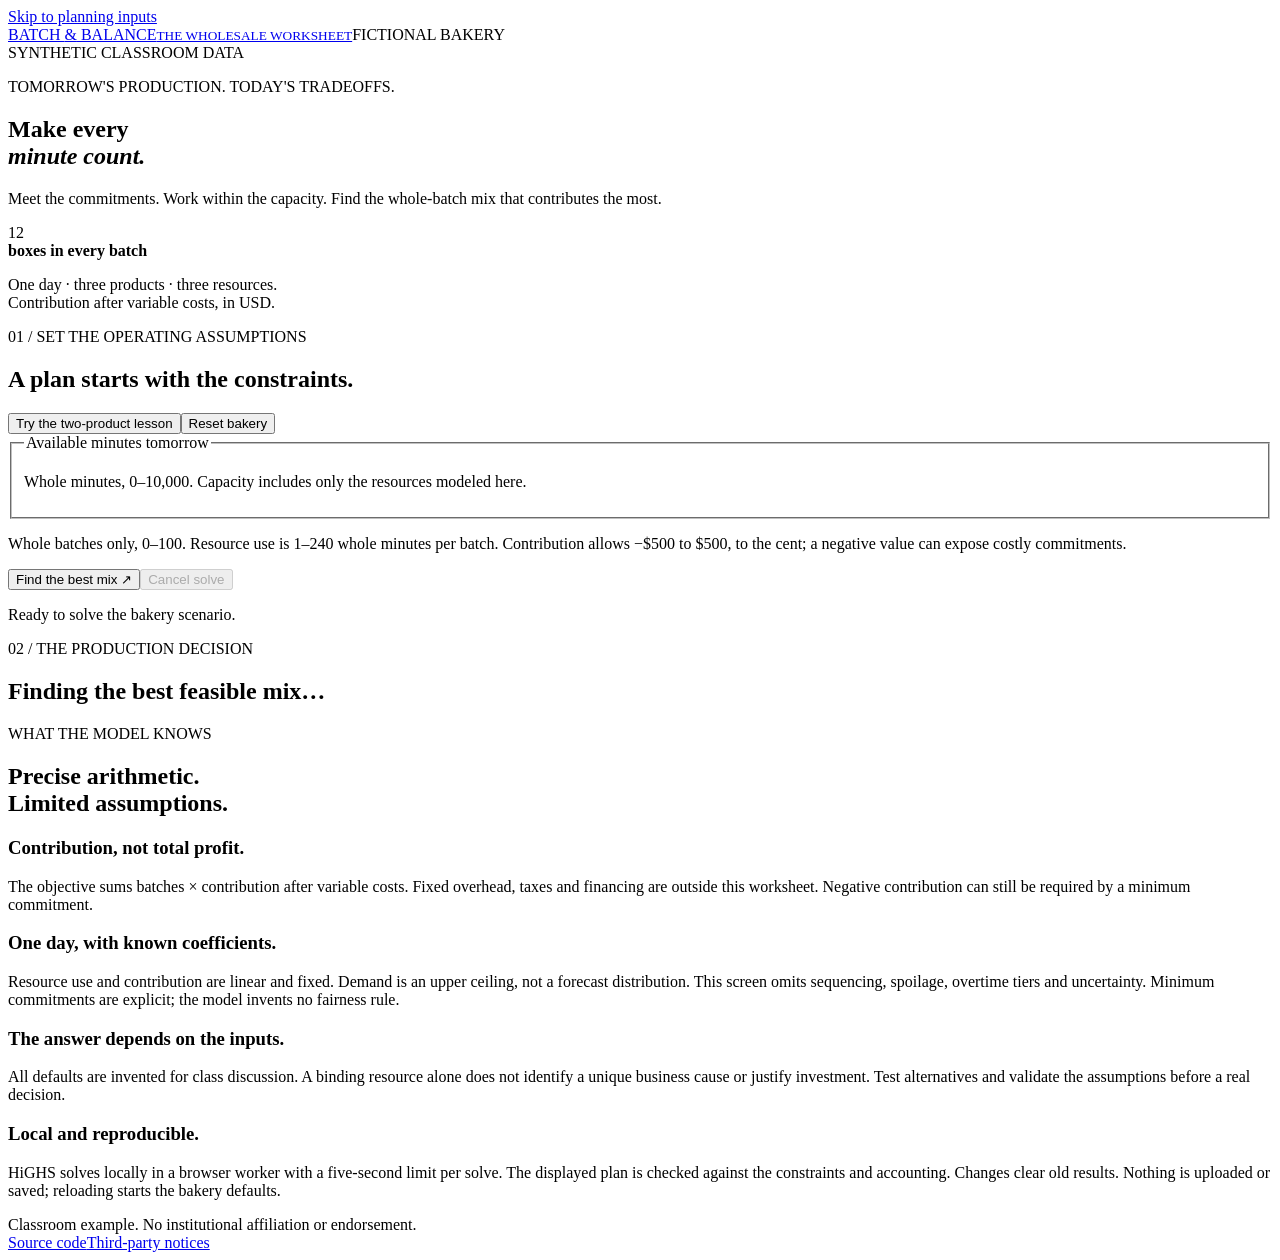
==== app/index.html @ 2e4eef40 "Build bakery allocation worksheet with verified integer and LP models" ====
<!doctype html>
<html lang="en"><head><meta charset="utf-8"><meta name="viewport" content="width=device-width,initial-scale=1"><meta name="theme-color" content="#012169"><title>Batch & Balance · Bakery allocation</title></head>
<body><a class="skip" href="#scenario">Skip to planning inputs</a><header class="masthead"><a href="#top" class="wordmark">BATCH <span>&</span> BALANCE<small>THE WHOLESALE WORKSHEET</small></a><span class="edition">FICTIONAL BAKERY<br>SYNTHETIC CLASSROOM DATA</span></header>
<main id="top"><section class="hero"><div><p class="eyebrow">TOMORROW'S PRODUCTION. TODAY'S TRADEOFFS.</p><h1>Make every<br><em>minute count.</em></h1><p class="lede">Meet the commitments. Work within the capacity. Find the whole-batch mix that contributes the most.</p></div><aside class="hero-note"><span class="large-number">12</span><div><strong>boxes in every batch</strong><p>One day · three products · three resources.<br>Contribution after variable costs, in USD.</p></div></aside></section>
<section class="workspace"><div class="section-heading"><div><p class="eyebrow">01 / SET THE OPERATING ASSUMPTIONS</p><h2>A plan starts with the constraints.</h2></div><div class="button-row"><button type="button" id="tiny" class="secondary">Try the two-product lesson</button><button type="button" id="reset" class="text-button">Reset bakery</button></div></div>
<form id="scenario" autocomplete="off" novalidate><fieldset class="capacity-fieldset"><legend>Available minutes tomorrow</legend><p class="hint">Whole minutes, 0–10,000. Capacity includes only the resources modeled here.</p><div id="capacities" class="capacity-inputs"></div></fieldset><div id="products" class="products"></div><p class="hint">Whole batches only, 0–100. Resource use is 1–240 whole minutes per batch. Contribution allows −$500 to $500, to the cent; a negative value can expose costly commitments.</p><div id="errors" class="error-message" role="alert" hidden></div><div class="solve-bar"><div><button type="submit" id="solve" class="primary">Find the best mix <span aria-hidden="true">↗</span></button><button type="button" id="cancel" class="secondary" disabled>Cancel solve</button></div><p id="status" role="status" aria-live="polite">Ready to solve the bakery scenario.</p></div></form></section>
<section id="outcome" class="outcome" aria-labelledby="outcome-title"><p class="eyebrow">02 / THE PRODUCTION DECISION</p><h2 id="outcome-title">Finding the best feasible mix…</h2><p id="outcome-copy"></p></section>
<div id="evidence" hidden><section class="decision-layout"><div class="panel"><div class="section-heading"><div><p class="eyebrow">WHOLE BATCHES · 12 BOXES EACH</p><h2>Your allocation.</h2></div><span id="solver-label" class="badge"></span></div><div class="table-scroll" tabindex="0"><table><caption>Recommended production under the solved assumptions</caption><thead><tr><th>Product</th><th>Batches</th><th>Boxes</th><th>Contribution</th><th>Bound status</th></tr></thead><tbody id="solution-rows"></tbody></table></div><p class="hint">If multiple mixes tie, the solver may return any optimum. There is no hidden customer priority.</p></div><div class="panel resource-panel"><p class="eyebrow">WHERE THE DAY FILLS UP</p><h2>Capacity, accounted for.</h2><div id="resource-bars" class="resource-bars" aria-hidden="true"></div><div class="table-scroll" tabindex="0"><table><caption>Resource use, in exact whole minutes</caption><thead><tr><th>Resource</th><th>Used</th><th>Available</th><th>Slack</th></tr></thead><tbody id="resource-rows"></tbody></table></div><p class="hint">Zero slack means binding. It does not establish the value of adding capacity; edit an assumption and solve again to test it.</p></div></section>
<section class="compare-layout"><div class="panel manual-panel"><p class="eyebrow">03 / CHALLENGE THE RECOMMENDATION</p><h2>What about your mix?</h2><p>Check a manual allocation against the <strong>solved assumptions</strong>. It never replaces the recommendation.</p><form id="manual" autocomplete="off" novalidate><div id="manual-inputs" class="manual-inputs"></div><button class="secondary" type="submit">Check my mix</button></form><div id="manual-result" class="manual-result" role="status"></div></div><div class="panel relaxation-panel"><p class="eyebrow">THE FRACTIONAL COMPARISON</p><h2>A bound, not a baking plan.</h2><div id="relaxation"></div><details><summary>Why rounding an LP can fail</summary><p>A continuous linear program (LP) allows partial batches. Its optimal contribution is an upper bound on the whole-batch model. Rounding each quantity independently can overspend capacity or miss commitments.</p><p>In the two-product lesson, the LP assigns 8/3 batches to each active product for $24. Rounding to 3 and 3 uses 9 prep and 9 oven minutes against 8 available. The true integer optimum is 3 and 2 batches for $23.</p><p>Each batch still contains 12 boxes. Whole-batch production is a planning policy; a fractional solution is not an instruction to make partial batches.</p></details></div></section>
<section class="copy-panel"><div><p class="eyebrow">BRING THE ASSUMPTIONS WITH YOU</p><h2>Take the rationale to the team.</h2><p>Copy the allocation, resource accounting and all solved coefficients.</p></div><button type="button" id="copy" class="primary">Copy plan rationale</button><p id="copy-status" role="status"></p><label id="copy-fallback-label" hidden>Rationale to select and copy<textarea id="copy-fallback" readonly></textarea></label></section></div>
<section class="method"><div><p class="eyebrow">WHAT THE MODEL KNOWS</p><h2>Precise arithmetic.<br>Limited assumptions.</h2></div><div><h3>Contribution, not total profit.</h3><p>The objective sums batches × contribution after variable costs. Fixed overhead, taxes and financing are outside this worksheet. Negative contribution can still be required by a minimum commitment.</p><h3>One day, with known coefficients.</h3><p>Resource use and contribution are linear and fixed. Demand is an upper ceiling, not a forecast distribution. This screen omits sequencing, spoilage, overtime tiers and uncertainty. Minimum commitments are explicit; the model invents no fairness rule.</p></div><div><h3>The answer depends on the inputs.</h3><p>All defaults are invented for class discussion. A binding resource alone does not identify a unique business cause or justify investment. Test alternatives and validate the assumptions before a real decision.</p><h3>Local and reproducible.</h3><p>HiGHS solves locally in a browser worker with a five-second limit per solve. The displayed plan is checked against the constraints and accounting. Changes clear old results. Nothing is uploaded or saved; reloading starts the bakery defaults.</p></div></section></main>
<footer><span>Classroom example. No institutional affiliation or endorsement.</span><div><a href="https://github.com/jordanmeyer/bab-example-optimizer">Source code</a><a href="./THIRD-PARTY-NOTICES.txt">Third-party notices</a></div></footer><script type="module" src="./app.js"></script></body></html>
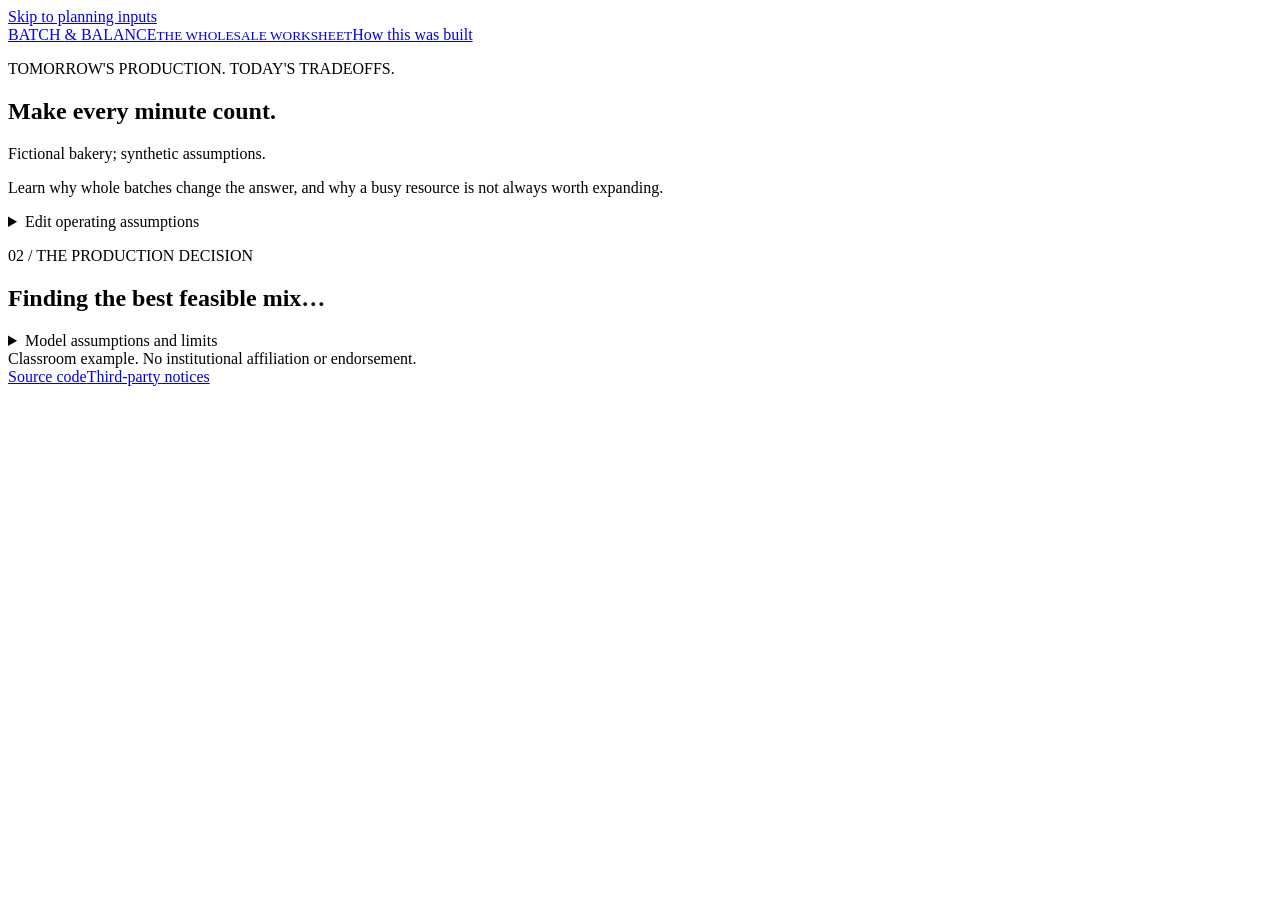
==== commit fb5c8c7d: "Compare capacity value and show the whole-batch feasible region" ====
--- a/app/index.html
+++ b/app/index.html
@@ -1,12 +1,12 @@
 <!doctype html>
 <html lang="en"><head><meta charset="utf-8"><meta name="viewport" content="width=device-width,initial-scale=1"><meta name="theme-color" content="#012169"><title>Batch & Balance · Bakery allocation</title></head>
-<body><a class="skip" href="#scenario">Skip to planning inputs</a><header class="masthead"><a href="#top" class="wordmark">BATCH <span>&</span> BALANCE<small>THE WHOLESALE WORKSHEET</small></a><span class="edition">FICTIONAL BAKERY<br>SYNTHETIC CLASSROOM DATA</span></header>
-<main id="top"><section class="hero"><div><p class="eyebrow">TOMORROW'S PRODUCTION. TODAY'S TRADEOFFS.</p><h1>Make every<br><em>minute count.</em></h1><p class="lede">Meet the commitments. Work within the capacity. Find the whole-batch mix that contributes the most.</p></div><aside class="hero-note"><span class="large-number">12</span><div><strong>boxes in every batch</strong><p>One day · three products · three resources.<br>Contribution after variable costs, in USD.</p></div></aside></section>
-<section class="workspace"><div class="section-heading"><div><p class="eyebrow">01 / SET THE OPERATING ASSUMPTIONS</p><h2>A plan starts with the constraints.</h2></div><div class="button-row"><button type="button" id="tiny" class="secondary">Try the two-product lesson</button><button type="button" id="reset" class="text-button">Reset bakery</button></div></div>
-<form id="scenario" autocomplete="off" novalidate><fieldset class="capacity-fieldset"><legend>Available minutes tomorrow</legend><p class="hint">Whole minutes, 0–10,000. Capacity includes only the resources modeled here.</p><div id="capacities" class="capacity-inputs"></div></fieldset><div id="products" class="products"></div><p class="hint">Whole batches only, 0–100. Resource use is 1–240 whole minutes per batch. Contribution allows −$500 to $500, to the cent; a negative value can expose costly commitments.</p><div id="errors" class="error-message" role="alert" hidden></div><div class="solve-bar"><div><button type="submit" id="solve" class="primary">Find the best mix <span aria-hidden="true">↗</span></button><button type="button" id="cancel" class="secondary" disabled>Cancel solve</button></div><p id="status" role="status" aria-live="polite">Ready to solve the bakery scenario.</p></div></form></section>
+<body><a class="skip" href="#scenario">Skip to planning inputs</a><header class="masthead"><a href="#top" class="wordmark">BATCH <span>&</span> BALANCE<small>THE WHOLESALE WORKSHEET</small></a><a href="https://github.com/jordanmeyer/bab-example-optimizer/blob/main/BUILD-STORY.md">How this was built</a></header>
+<main id="top"><section class="hero"><div><p class="eyebrow">TOMORROW'S PRODUCTION. TODAY'S TRADEOFFS.</p><h1>Make every minute count.</h1><p class="hint">Fictional bakery; synthetic assumptions.</p><p class="lede">Learn why whole batches change the answer, and why a busy resource is not always worth expanding.</p></div></section>
+<details class="workspace"><summary>Edit operating assumptions</summary><p class="hint">Solve applies these assumptions together. Editing clears the old allocation; capacity experiments use separate local solves.</p><div class="section-heading"><div><p class="eyebrow">01 / SET THE OPERATING ASSUMPTIONS</p><h2>A plan starts with the constraints.</h2></div><div class="button-row"><button type="button" id="tiny" class="secondary">Try the two-product lesson</button><button type="button" id="reset" class="text-button">Reset bakery</button></div></div>
+<form id="scenario" autocomplete="off" novalidate><fieldset class="capacity-fieldset"><legend>Available minutes tomorrow</legend><p class="hint">Whole minutes, 0–10,000. Capacity includes only the resources modeled here.</p><div id="capacities" class="capacity-inputs"></div></fieldset><div id="products" class="products"></div><p class="hint">Whole batches only, 0–100. Resource use is 1–240 whole minutes per batch. Contribution allows −$500 to $500, to the cent; a negative value can expose costly commitments.</p><div id="errors" class="error-message" role="alert" hidden></div><div class="solve-bar"><div><button type="submit" id="solve" class="primary">Find the best mix</button><button type="button" id="cancel" class="secondary" disabled>Cancel solve</button></div><p id="status" role="status" aria-live="polite">Ready to solve the bakery scenario.</p></div></form></details>
 <section id="outcome" class="outcome" aria-labelledby="outcome-title"><p class="eyebrow">02 / THE PRODUCTION DECISION</p><h2 id="outcome-title">Finding the best feasible mix…</h2><p id="outcome-copy"></p></section>
-<div id="evidence" hidden><section class="decision-layout"><div class="panel"><div class="section-heading"><div><p class="eyebrow">WHOLE BATCHES · 12 BOXES EACH</p><h2>Your allocation.</h2></div><span id="solver-label" class="badge"></span></div><div class="table-scroll" tabindex="0"><table><caption>Recommended production under the solved assumptions</caption><thead><tr><th>Product</th><th>Batches</th><th>Boxes</th><th>Contribution</th><th>Bound status</th></tr></thead><tbody id="solution-rows"></tbody></table></div><p class="hint">If multiple mixes tie, the solver may return any optimum. There is no hidden customer priority.</p></div><div class="panel resource-panel"><p class="eyebrow">WHERE THE DAY FILLS UP</p><h2>Capacity, accounted for.</h2><div id="resource-bars" class="resource-bars" aria-hidden="true"></div><div class="table-scroll" tabindex="0"><table><caption>Resource use, in exact whole minutes</caption><thead><tr><th>Resource</th><th>Used</th><th>Available</th><th>Slack</th></tr></thead><tbody id="resource-rows"></tbody></table></div><p class="hint">Zero slack means binding. It does not establish the value of adding capacity; edit an assumption and solve again to test it.</p></div></section>
-<section class="compare-layout"><div class="panel manual-panel"><p class="eyebrow">03 / CHALLENGE THE RECOMMENDATION</p><h2>What about your mix?</h2><p>Check a manual allocation against the <strong>solved assumptions</strong>. It never replaces the recommendation.</p><form id="manual" autocomplete="off" novalidate><div id="manual-inputs" class="manual-inputs"></div><button class="secondary" type="submit">Check my mix</button></form><div id="manual-result" class="manual-result" role="status"></div></div><div class="panel relaxation-panel"><p class="eyebrow">THE FRACTIONAL COMPARISON</p><h2>A bound, not a baking plan.</h2><div id="relaxation"></div><details><summary>Why rounding an LP can fail</summary><p>A continuous linear program (LP) allows partial batches. Its optimal contribution is an upper bound on the whole-batch model. Rounding each quantity independently can overspend capacity or miss commitments.</p><p>In the two-product lesson, the LP assigns 8/3 batches to each active product for $24. Rounding to 3 and 3 uses 9 prep and 9 oven minutes against 8 available. The true integer optimum is 3 and 2 batches for $23.</p><p>Each batch still contains 12 boxes. Whole-batch production is a planning policy; a fractional solution is not an instruction to make partial batches.</p></details></div></section>
+<div id="evidence" hidden><section class="decision-layout"><div class="panel"><div class="section-heading"><div><p class="eyebrow">WHOLE BATCHES · 12 BOXES EACH</p><h2>Your allocation.</h2></div><span id="solver-label" class="badge"></span></div><div class="table-scroll" tabindex="0"><table><caption>Recommended production under the solved assumptions</caption><thead><tr><th>Product</th><th>Batches</th><th>Boxes</th><th>Contribution</th><th>Bound status</th></tr></thead><tbody id="solution-rows"></tbody></table></div><p class="hint">If multiple mixes tie, the solver may return any optimum. There is no hidden customer priority.</p></div><div class="panel resource-panel"><p class="eyebrow">WHERE THE DAY FILLS UP</p><h2>Capacity, accounted for.</h2><div id="resource-bars" class="resource-bars" aria-hidden="true"></div><div class="table-scroll" tabindex="0"><table><caption>Resource use, in exact whole minutes</caption><thead><tr><th>Resource</th><th>Used</th><th>Available</th><th>Slack</th></tr></thead><tbody id="resource-rows"></tbody></table></div><p class="hint">Zero slack means the resource is fully used. Compare actual extra-capacity solves below to learn what more minutes would earn.</p></div></section>
+<section class="panel capacity-tests"><p class="eyebrow">THE VALUE OF CAPACITY</p><h2>What would one extra hour earn?</h2><p>Each result re-solves the whole-batch model with only that resource increased. Gross contribution gain excludes the cost of buying capacity; it is a finite experiment, not a price valid for every additional minute.</p><div id="capacity-results"></div><p id="capacity-change" role="status"></p></section><section id="two-product" class="panel" hidden><h2>The two-product feasible region.</h2><div id="region"></div><p id="region-copy"></p></section><details class="panel"><summary>Fractional batches and manual comparison</summary><section class="compare-layout"><div class="panel manual-panel"><p class="eyebrow">03 / CHALLENGE THE RECOMMENDATION</p><h2>What about your mix?</h2><p>Check a manual allocation against the <strong>solved assumptions</strong>. It never replaces the recommendation.</p><form id="manual" autocomplete="off" novalidate><div id="manual-inputs" class="manual-inputs"></div><button class="secondary" type="submit">Check my mix</button></form><div id="manual-result" class="manual-result" role="status"></div></div><div class="panel relaxation-panel"><p class="eyebrow">THE FRACTIONAL COMPARISON</p><h2>A bound, not a baking plan.</h2><div id="relaxation"></div><details><summary>Why rounding an LP can fail</summary><p>A continuous linear program (LP) allows partial batches. Its optimal contribution is an upper bound on the whole-batch model. Rounding each quantity independently can overspend capacity or miss commitments.</p><p>In the two-product lesson, the LP assigns 8/3 batches to each active product for $24. Rounding to 3 and 3 uses 9 prep and 9 oven minutes against 8 available. The true integer optimum is 3 and 2 batches for $23.</p><p>Each batch still contains 12 boxes. Whole-batch production is a planning policy; a fractional solution is not an instruction to make partial batches.</p></details></div></section></details>
 <section class="copy-panel"><div><p class="eyebrow">BRING THE ASSUMPTIONS WITH YOU</p><h2>Take the rationale to the team.</h2><p>Copy the allocation, resource accounting and all solved coefficients.</p></div><button type="button" id="copy" class="primary">Copy plan rationale</button><p id="copy-status" role="status"></p><label id="copy-fallback-label" hidden>Rationale to select and copy<textarea id="copy-fallback" readonly></textarea></label></section></div>
-<section class="method"><div><p class="eyebrow">WHAT THE MODEL KNOWS</p><h2>Precise arithmetic.<br>Limited assumptions.</h2></div><div><h3>Contribution, not total profit.</h3><p>The objective sums batches × contribution after variable costs. Fixed overhead, taxes and financing are outside this worksheet. Negative contribution can still be required by a minimum commitment.</p><h3>One day, with known coefficients.</h3><p>Resource use and contribution are linear and fixed. Demand is an upper ceiling, not a forecast distribution. This screen omits sequencing, spoilage, overtime tiers and uncertainty. Minimum commitments are explicit; the model invents no fairness rule.</p></div><div><h3>The answer depends on the inputs.</h3><p>All defaults are invented for class discussion. A binding resource alone does not identify a unique business cause or justify investment. Test alternatives and validate the assumptions before a real decision.</p><h3>Local and reproducible.</h3><p>HiGHS solves locally in a browser worker with a five-second limit per solve. The displayed plan is checked against the constraints and accounting. Changes clear old results. Nothing is uploaded or saved; reloading starts the bakery defaults.</p></div></section></main>
+<details class="method"><summary>Model assumptions and limits</summary><div><p class="eyebrow">WHAT THE MODEL KNOWS</p><h2>Precise arithmetic. Limited assumptions.</h2></div><div><h3>Contribution, not total profit.</h3><p>The objective sums batches × contribution after variable costs. Fixed overhead, taxes and financing are outside this worksheet. Negative contribution can still be required by a minimum commitment.</p><h3>One day, with known coefficients.</h3><p>Resource use and contribution are linear and fixed. Demand is an upper ceiling, not a forecast distribution. This screen omits sequencing, spoilage, overtime tiers and uncertainty. Minimum commitments are explicit; the model invents no fairness rule.</p></div><div><h3>The answer depends on the inputs.</h3><p>All defaults are invented for class discussion. A binding resource alone does not identify a unique business cause or justify investment. Test alternatives and validate the assumptions before a real decision.</p><h3>Local and reproducible.</h3><p>HiGHS solves locally in a browser worker with a five-second limit per solve. The displayed plan is checked against the constraints and accounting. Changes clear old results. Nothing is uploaded or saved; reloading starts the bakery defaults.</p></div></details></main>
 <footer><span>Classroom example. No institutional affiliation or endorsement.</span><div><a href="https://github.com/jordanmeyer/bab-example-optimizer">Source code</a><a href="./THIRD-PARTY-NOTICES.txt">Third-party notices</a></div></footer><script type="module" src="./app.js"></script></body></html>
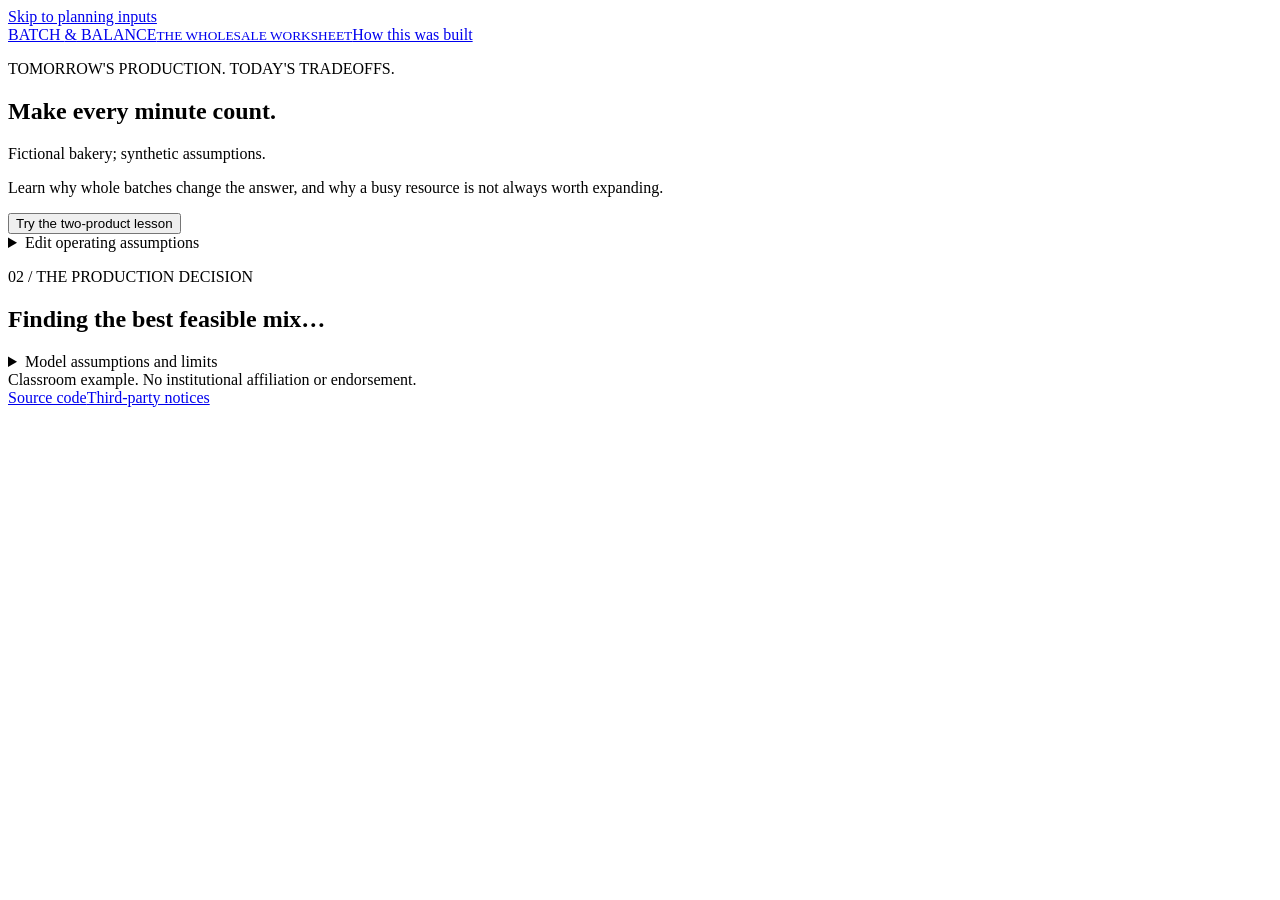
==== commit ac0e01c7: "Make the default whole-batch gap and lesson visible" ====
--- a/app/index.html
+++ b/app/index.html
@@ -1,8 +1,8 @@
 <!doctype html>
 <html lang="en"><head><meta charset="utf-8"><meta name="viewport" content="width=device-width,initial-scale=1"><meta name="theme-color" content="#012169"><title>Batch & Balance · Bakery allocation</title></head>
 <body><a class="skip" href="#scenario">Skip to planning inputs</a><header class="masthead"><a href="#top" class="wordmark">BATCH <span>&</span> BALANCE<small>THE WHOLESALE WORKSHEET</small></a><a href="https://github.com/jordanmeyer/bab-example-optimizer/blob/main/BUILD-STORY.md">How this was built</a></header>
-<main id="top"><section class="hero"><div><p class="eyebrow">TOMORROW'S PRODUCTION. TODAY'S TRADEOFFS.</p><h1>Make every minute count.</h1><p class="hint">Fictional bakery; synthetic assumptions.</p><p class="lede">Learn why whole batches change the answer, and why a busy resource is not always worth expanding.</p></div></section>
-<details class="workspace"><summary>Edit operating assumptions</summary><p class="hint">Solve applies these assumptions together. Editing clears the old allocation; capacity experiments use separate local solves.</p><div class="section-heading"><div><p class="eyebrow">01 / SET THE OPERATING ASSUMPTIONS</p><h2>A plan starts with the constraints.</h2></div><div class="button-row"><button type="button" id="tiny" class="secondary">Try the two-product lesson</button><button type="button" id="reset" class="text-button">Reset bakery</button></div></div>
+<main id="top"><section class="hero"><div><p class="eyebrow">TOMORROW'S PRODUCTION. TODAY'S TRADEOFFS.</p><h1>Make every minute count.</h1><p class="hint">Fictional bakery; synthetic assumptions.</p><p class="lede">Learn why whole batches change the answer, and why a busy resource is not always worth expanding.</p></div><button type="button" id="tiny" class="secondary">Try the two-product lesson</button></section>
+<details class="workspace"><summary>Edit operating assumptions</summary><p class="hint">Solve applies these assumptions together. Editing clears the old allocation; capacity experiments use separate local solves.</p><div class="section-heading"><div><p class="eyebrow">01 / SET THE OPERATING ASSUMPTIONS</p><h2>A plan starts with the constraints.</h2></div><div class="button-row"><button type="button" id="reset" class="text-button">Reset bakery</button></div></div>
 <form id="scenario" autocomplete="off" novalidate><fieldset class="capacity-fieldset"><legend>Available minutes tomorrow</legend><p class="hint">Whole minutes, 0–10,000. Capacity includes only the resources modeled here.</p><div id="capacities" class="capacity-inputs"></div></fieldset><div id="products" class="products"></div><p class="hint">Whole batches only, 0–100. Resource use is 1–240 whole minutes per batch. Contribution allows −$500 to $500, to the cent; a negative value can expose costly commitments.</p><div id="errors" class="error-message" role="alert" hidden></div><div class="solve-bar"><div><button type="submit" id="solve" class="primary">Find the best mix</button><button type="button" id="cancel" class="secondary" disabled>Cancel solve</button></div><p id="status" role="status" aria-live="polite">Ready to solve the bakery scenario.</p></div></form></details>
 <section id="outcome" class="outcome" aria-labelledby="outcome-title"><p class="eyebrow">02 / THE PRODUCTION DECISION</p><h2 id="outcome-title">Finding the best feasible mix…</h2><p id="outcome-copy"></p></section>
 <div id="evidence" hidden><section class="decision-layout"><div class="panel"><div class="section-heading"><div><p class="eyebrow">WHOLE BATCHES · 12 BOXES EACH</p><h2>Your allocation.</h2></div><span id="solver-label" class="badge"></span></div><div class="table-scroll" tabindex="0"><table><caption>Recommended production under the solved assumptions</caption><thead><tr><th>Product</th><th>Batches</th><th>Boxes</th><th>Contribution</th><th>Bound status</th></tr></thead><tbody id="solution-rows"></tbody></table></div><p class="hint">If multiple mixes tie, the solver may return any optimum. There is no hidden customer priority.</p></div><div class="panel resource-panel"><p class="eyebrow">WHERE THE DAY FILLS UP</p><h2>Capacity, accounted for.</h2><div id="resource-bars" class="resource-bars" aria-hidden="true"></div><div class="table-scroll" tabindex="0"><table><caption>Resource use, in exact whole minutes</caption><thead><tr><th>Resource</th><th>Used</th><th>Available</th><th>Slack</th></tr></thead><tbody id="resource-rows"></tbody></table></div><p class="hint">Zero slack means the resource is fully used. Compare actual extra-capacity solves below to learn what more minutes would earn.</p></div></section>
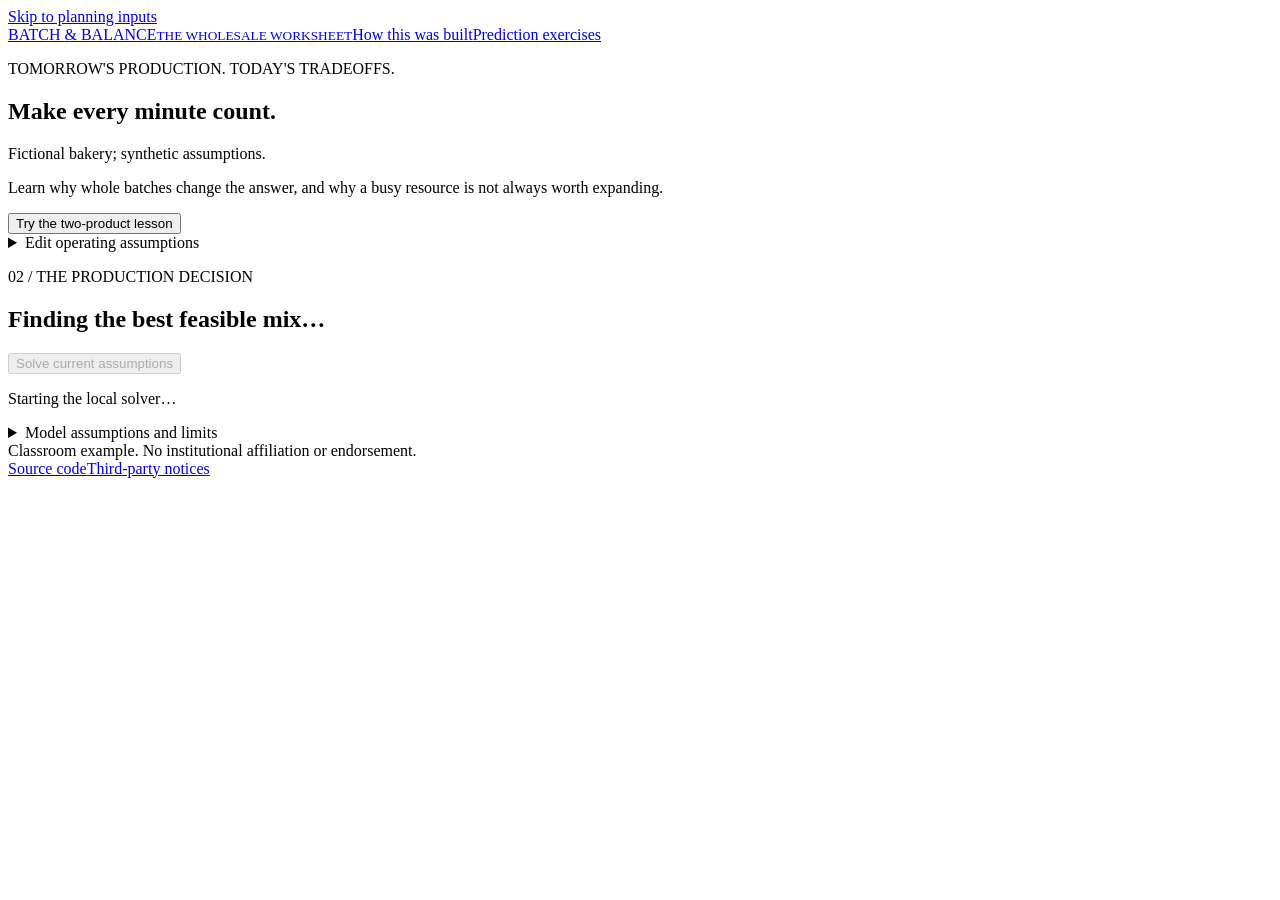
==== commit 9865882d: "Expose solve controls and teach allocation tradeoffs" ====
--- a/app/index.html
+++ b/app/index.html
@@ -1,12 +1,12 @@
 <!doctype html>
 <html lang="en"><head><meta charset="utf-8"><meta name="viewport" content="width=device-width,initial-scale=1"><meta name="theme-color" content="#012169"><title>Batch & Balance · Bakery allocation</title></head>
-<body><a class="skip" href="#scenario">Skip to planning inputs</a><header class="masthead"><a href="#top" class="wordmark">BATCH <span>&</span> BALANCE<small>THE WHOLESALE WORKSHEET</small></a><a href="https://github.com/jordanmeyer/bab-example-optimizer/blob/main/BUILD-STORY.md">How this was built</a></header>
+<body><a class="skip" href="#scenario">Skip to planning inputs</a><header class="masthead"><a href="#top" class="wordmark">BATCH <span>&</span> BALANCE<small>THE WHOLESALE WORKSHEET</small></a><a href="https://github.com/jordanmeyer/bab-example-optimizer/blob/main/BUILD-STORY.md">How this was built</a><a href="https://github.com/jordanmeyer/bab-example-optimizer/blob/main/BUILD-STORY.md#try-the-experiment">Prediction exercises</a></header>
 <main id="top"><section class="hero"><div><p class="eyebrow">TOMORROW'S PRODUCTION. TODAY'S TRADEOFFS.</p><h1>Make every minute count.</h1><p class="hint">Fictional bakery; synthetic assumptions.</p><p class="lede">Learn why whole batches change the answer, and why a busy resource is not always worth expanding.</p></div><button type="button" id="tiny" class="secondary">Try the two-product lesson</button></section>
-<details class="workspace"><summary>Edit operating assumptions</summary><p class="hint">Solve applies these assumptions together. Editing clears the old allocation; capacity experiments use separate local solves.</p><div class="section-heading"><div><p class="eyebrow">01 / SET THE OPERATING ASSUMPTIONS</p><h2>A plan starts with the constraints.</h2></div><div class="button-row"><button type="button" id="reset" class="text-button">Reset bakery</button></div></div>
-<form id="scenario" autocomplete="off" novalidate><fieldset class="capacity-fieldset"><legend>Available minutes tomorrow</legend><p class="hint">Whole minutes, 0–10,000. Capacity includes only the resources modeled here.</p><div id="capacities" class="capacity-inputs"></div></fieldset><div id="products" class="products"></div><p class="hint">Whole batches only, 0–100. Resource use is 1–240 whole minutes per batch. Contribution allows −$500 to $500, to the cent; a negative value can expose costly commitments.</p><div id="errors" class="error-message" role="alert" hidden></div><div class="solve-bar"><div><button type="submit" id="solve" class="primary">Find the best mix</button><button type="button" id="cancel" class="secondary" disabled>Cancel solve</button></div><p id="status" role="status" aria-live="polite">Ready to solve the bakery scenario.</p></div></form></details>
-<section id="outcome" class="outcome" aria-labelledby="outcome-title"><p class="eyebrow">02 / THE PRODUCTION DECISION</p><h2 id="outcome-title">Finding the best feasible mix…</h2><p id="outcome-copy"></p></section>
+<details class="workspace"><summary>Edit operating assumptions</summary><p class="hint">Solve applies these assumptions together. Editing clears the old allocation; capacity experiments use separate local solves. Reload resets the bakery; copy the solved rationale before leaving.</p><div class="section-heading"><div><p class="eyebrow">01 / SET THE OPERATING ASSUMPTIONS</p><h2>A plan starts with the constraints.</h2></div><div class="button-row"><button type="button" id="reset" class="text-button">Reset bakery</button></div></div>
+<form id="scenario" autocomplete="off" novalidate><fieldset class="capacity-fieldset"><legend>Available minutes tomorrow</legend><p class="hint">Whole minutes, 0–10,000. Each capacity is total available productive minutes, not simultaneous trays or a timed machine schedule.</p><div id="capacities" class="capacity-inputs"></div></fieldset><div id="products" class="products"></div><p class="hint">Whole batches only, 0–100. Resource use is 1–240 whole minutes per batch. Contribution allows −$500 to $500, to the cent; a negative value can expose costly commitments.</p><div id="errors" class="error-message" role="alert" hidden></div><p><a href="#solve-controls">Review the pending result and solve these assumptions</a></p></form></details>
+<section id="outcome" class="outcome" aria-labelledby="outcome-title"><p class="eyebrow">02 / THE PRODUCTION DECISION</p><h2 id="outcome-title">Finding the best feasible mix…</h2><p id="outcome-copy"></p><div id="solve-controls" class="solve-bar"><div><button type="submit" form="scenario" id="solve" class="primary" disabled>Solve current assumptions</button><button type="button" id="cancel" class="secondary" hidden>Cancel solve</button></div><p id="status" role="status" aria-live="polite">Starting the local solver…</p></div></section>
 <div id="evidence" hidden><section class="decision-layout"><div class="panel"><div class="section-heading"><div><p class="eyebrow">WHOLE BATCHES · 12 BOXES EACH</p><h2>Your allocation.</h2></div><span id="solver-label" class="badge"></span></div><div class="table-scroll" tabindex="0"><table><caption>Recommended production under the solved assumptions</caption><thead><tr><th>Product</th><th>Batches</th><th>Boxes</th><th>Contribution</th><th>Bound status</th></tr></thead><tbody id="solution-rows"></tbody></table></div><p class="hint">If multiple mixes tie, the solver may return any optimum. There is no hidden customer priority.</p></div><div class="panel resource-panel"><p class="eyebrow">WHERE THE DAY FILLS UP</p><h2>Capacity, accounted for.</h2><div id="resource-bars" class="resource-bars" aria-hidden="true"></div><div class="table-scroll" tabindex="0"><table><caption>Resource use, in exact whole minutes</caption><thead><tr><th>Resource</th><th>Used</th><th>Available</th><th>Slack</th></tr></thead><tbody id="resource-rows"></tbody></table></div><p class="hint">Zero slack means the resource is fully used. Compare actual extra-capacity solves below to learn what more minutes would earn.</p></div></section>
-<section class="panel capacity-tests"><p class="eyebrow">THE VALUE OF CAPACITY</p><h2>What would one extra hour earn?</h2><p>Each result re-solves the whole-batch model with only that resource increased. Gross contribution gain excludes the cost of buying capacity; it is a finite experiment, not a price valid for every additional minute.</p><div id="capacity-results"></div><p id="capacity-change" role="status"></p></section><section id="two-product" class="panel" hidden><h2>The two-product feasible region.</h2><div id="region"></div><p id="region-copy"></p></section><details class="panel"><summary>Fractional batches and manual comparison</summary><section class="compare-layout"><div class="panel manual-panel"><p class="eyebrow">03 / CHALLENGE THE RECOMMENDATION</p><h2>What about your mix?</h2><p>Check a manual allocation against the <strong>solved assumptions</strong>. It never replaces the recommendation.</p><form id="manual" autocomplete="off" novalidate><div id="manual-inputs" class="manual-inputs"></div><button class="secondary" type="submit">Check my mix</button></form><div id="manual-result" class="manual-result" role="status"></div></div><div class="panel relaxation-panel"><p class="eyebrow">THE FRACTIONAL COMPARISON</p><h2>A bound, not a baking plan.</h2><div id="relaxation"></div><details><summary>Why rounding an LP can fail</summary><p>A continuous linear program (LP) allows partial batches. Its optimal contribution is an upper bound on the whole-batch model. Rounding each quantity independently can overspend capacity or miss commitments.</p><p>In the two-product lesson, the LP assigns 8/3 batches to each active product for $24. Rounding to 3 and 3 uses 9 prep and 9 oven minutes against 8 available. The true integer optimum is 3 and 2 batches for $23.</p><p>Each batch still contains 12 boxes. Whole-batch production is a planning policy; a fractional solution is not an instruction to make partial batches.</p></details></div></section></details>
-<section class="copy-panel"><div><p class="eyebrow">BRING THE ASSUMPTIONS WITH YOU</p><h2>Take the rationale to the team.</h2><p>Copy the allocation, resource accounting and all solved coefficients.</p></div><button type="button" id="copy" class="primary">Copy plan rationale</button><p id="copy-status" role="status"></p><label id="copy-fallback-label" hidden>Rationale to select and copy<textarea id="copy-fallback" readonly></textarea></label></section></div>
-<details class="method"><summary>Model assumptions and limits</summary><div><p class="eyebrow">WHAT THE MODEL KNOWS</p><h2>Precise arithmetic. Limited assumptions.</h2></div><div><h3>Contribution, not total profit.</h3><p>The objective sums batches × contribution after variable costs. Fixed overhead, taxes and financing are outside this worksheet. Negative contribution can still be required by a minimum commitment.</p><h3>One day, with known coefficients.</h3><p>Resource use and contribution are linear and fixed. Demand is an upper ceiling, not a forecast distribution. This screen omits sequencing, spoilage, overtime tiers and uncertainty. Minimum commitments are explicit; the model invents no fairness rule.</p></div><div><h3>The answer depends on the inputs.</h3><p>All defaults are invented for class discussion. A binding resource alone does not identify a unique business cause or justify investment. Test alternatives and validate the assumptions before a real decision.</p><h3>Local and reproducible.</h3><p>HiGHS solves locally in a browser worker with a five-second limit per solve. The displayed plan is checked against the constraints and accounting. Changes clear old results. Nothing is uploaded or saved; reloading starts the bakery defaults.</p></div></details></main>
+<section class="panel capacity-tests"><p class="eyebrow">THE VALUE OF CAPACITY</p><h2>What would one extra hour earn?</h2><p>Each result re-solves the whole-batch model with only that resource increased. Gross contribution gain excludes the cost of buying capacity; it is a finite experiment, not a price valid for every additional minute.</p><div id="capacity-results"></div><p id="capacity-change" role="status"></p></section><section id="two-product" class="panel" hidden><h2>The two-product feasible region.</h2><p class="hint">Scroll the diagram horizontally when needed. The exact constraints and coordinates follow it.</p><div id="region" tabindex="0" role="region" aria-label="Scrollable two-product feasible region"></div><p id="region-copy"></p></section><details class="panel"><summary>Fractional batches and manual comparison</summary><section class="compare-layout"><div class="panel manual-panel"><p class="eyebrow">03 / CHALLENGE THE RECOMMENDATION</p><h2>What about your mix?</h2><p>Check a manual allocation against the <strong>solved assumptions</strong>. It never replaces the recommendation.</p><form id="manual" autocomplete="off" novalidate><div id="manual-inputs" class="manual-inputs"></div><button class="secondary" type="submit">Check my mix</button></form><div id="manual-result" class="manual-result" role="status"></div></div><div class="panel relaxation-panel"><p class="eyebrow">THE FRACTIONAL COMPARISON</p><h2>A bound, not a baking plan.</h2><div id="relaxation"></div><details><summary>Why rounding an LP can fail</summary><p>A continuous linear program (LP) allows partial batches. Its optimal contribution is an upper bound on the whole-batch model. Rounding each quantity independently can overspend capacity or miss commitments.</p><p>In the two-product lesson, the LP assigns 8/3 batches to each active product for $24. Rounding to 3 and 3 uses 9 prep and 9 oven minutes against 8 available. The true integer optimum is 3 and 2 batches for $23.</p><p>Each batch still contains 12 boxes. Whole-batch production is a planning policy; a fractional solution is not an instruction to make partial batches.</p></details></div></section></details>
+<section class="copy-panel"><div><p class="eyebrow">BRING THE ASSUMPTIONS WITH YOU</p><h2>Take the rationale to the team.</h2><p>Copy the allocation, resource accounting and all solved coefficients before leaving. Reload restores the example; the app saves nothing.</p></div><button type="button" id="copy" class="primary">Copy plan rationale</button><p id="copy-status" role="status"></p><label id="copy-fallback-label" hidden>Rationale to select and copy<textarea id="copy-fallback" readonly></textarea></label></section></div>
+<details class="method"><summary>Model assumptions and limits</summary><div><p class="eyebrow">WHAT THE MODEL KNOWS</p><h2>Precise arithmetic. Limited assumptions.</h2></div><div><h3>Contribution, not total profit.</h3><p>The objective sums batches × contribution after variable costs. Fixed overhead, taxes and financing are outside this worksheet. Negative contribution can still be required by a minimum commitment.</p><h3>One day, with known coefficients.</h3><p>Resource use and contribution are linear and fixed. Demand is an assumed maximum, not a forecast distribution or guaranteed sell-through. Oven minutes are additive total use; they do not represent simultaneous trays or a sequenced oven. A feasible allocation is not a timed production schedule. This screen omits sequencing, spoilage, overtime tiers and uncertainty. Minimum commitments are explicit; the model invents no fairness rule.</p></div><div><h3>The answer depends on the inputs.</h3><p>All defaults are invented for class discussion. A binding resource alone does not identify a unique business cause or justify investment. Test alternatives and validate the assumptions before a real decision.</p><h3>Local and reproducible.</h3><p>HiGHS solves locally in a browser worker with a five-second limit per solve. The displayed plan is checked against the constraints and accounting. Changes clear old results. Nothing is uploaded or saved; reloading starts the bakery defaults.</p></div></details></main>
 <footer><span>Classroom example. No institutional affiliation or endorsement.</span><div><a href="https://github.com/jordanmeyer/bab-example-optimizer">Source code</a><a href="./THIRD-PARTY-NOTICES.txt">Third-party notices</a></div></footer><script type="module" src="./app.js"></script></body></html>
